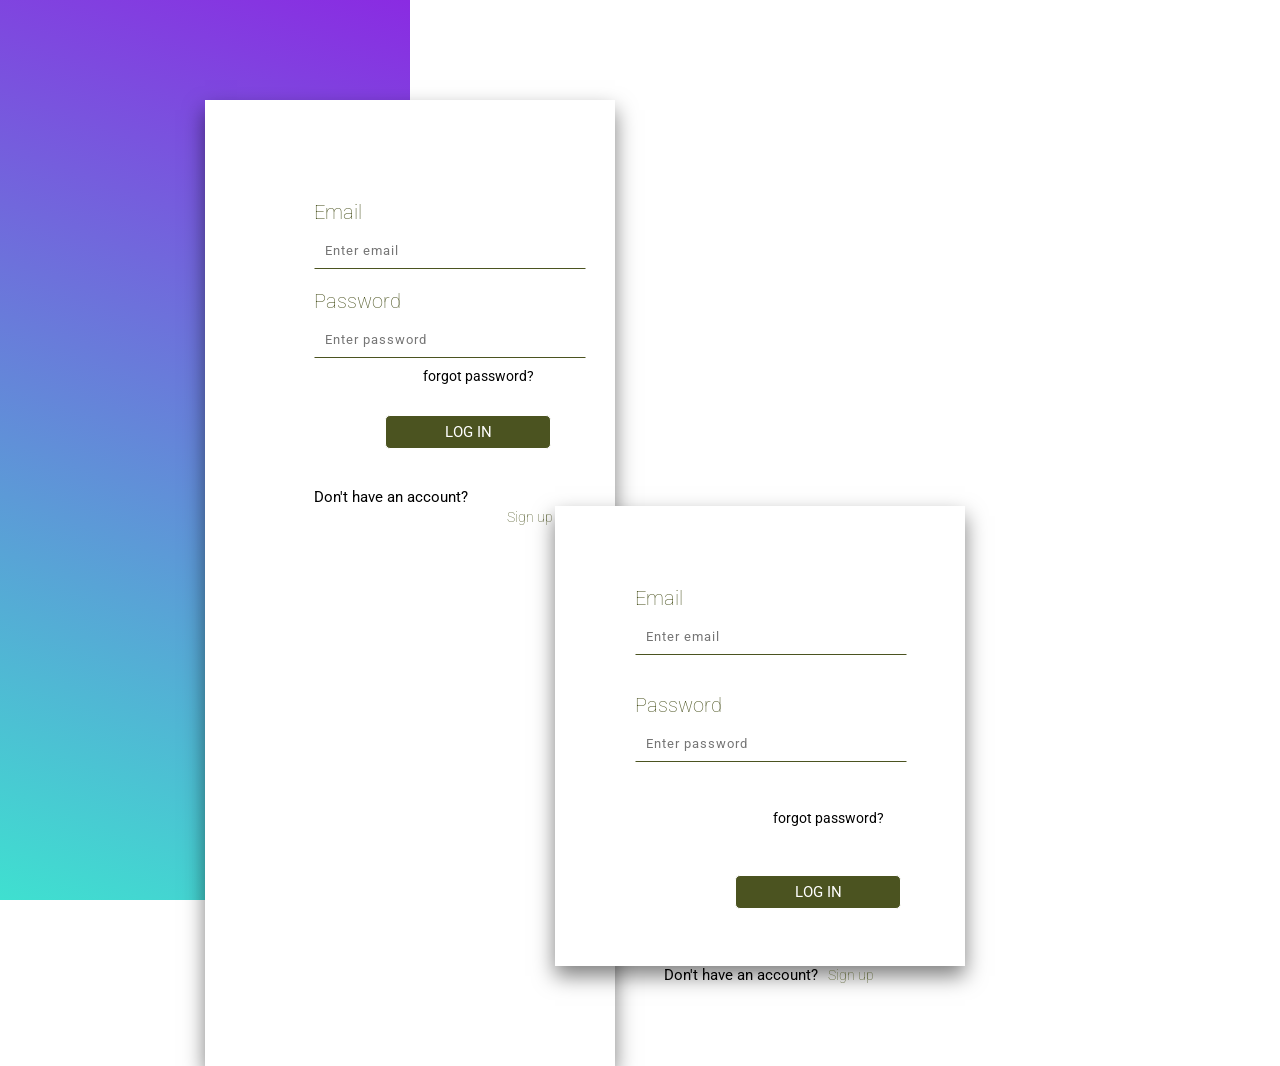
==== index.html @ 0bfcf576 "Merge pull request #5 from zonebyte/master Responsiveness" ====
<!DOCTYPE html>
<html lang="en">
<head>
  <meta charset="UTF-8">
  <meta name="viewport" content="width=device-width, initial-scale=1.0">
  <meta http-equiv="X-UA-Compatible" content="ie=edge">
  <link rel="stylesheet" href="teamsmokey.css" type="text/css">
  <link href="https://fonts.googleapis.com/css?family=Roboto&display=swap" rel="stylesheet">
  <title>Login page</title>
</head>
<body>
<div id="myform">
	  <form action="#">
		    <p><span>Email</span> <br>
		    <input class="email" type="email" name="email" placeholder="Enter email" required><br></p>
		    <p><span>Password</span> <br>
		    <input class="password" type="password" placeholder="Enter password" minlength="4" required><br></p>
		    <a href="#" class="forg">forgot password?</a><br>
		    <button class="btn">LOG IN</button><br>
		 	<p>Don't have an account?<a href="teamsmokeysignup.html" class="reg">Sign up</a></p>
	  </form>
  <div id="form1">
  <form action="#">
    <span>Email</span> <br>
    <input class="email" type="email" name="email" placeholder="Enter email" required><br> <br>
    <span>Password</span> <br>
    <input class="password" type="password" placeholder="Enter password" minlength="4" required><br> <br>
    <a href="#" class="forg">forgot password?</a><br> <br>
    <button class="btn">LOG IN</button><br> <br> 
 <p>Don't have an account?</p><a href="teamsmokeysignup.html" class="reg">Sign up</a>
  </form>
  </div>
</body>
</html>
---- teamsmokey.css ----
*{
margin:0;
padding:0;
  }
html {
  width: 100%;
    height: 100%;
    background-image: url("background.jpg");
    background-size: cover;
    background-repeat: no-repeat;
background-position:40% 40%;
}
/*body{
  display:inline-block;
  position:relative;
  background-image:linear-gradient(200deg, rgb(138,43,226),rgb(63,224,208));
  background-repeat: no-repeat;
  height:900px;
}*/
#myform {
margin-left:50%;
margin-top: 100px;
  padding:80px;
  background-color:white;
  width:250px;
  box-shadow: 0 10px 20px rgba(0,0,0,0.5);
  justify-content: center;
}
input[type="email"], input[type="password"] {
 border: 1px solid white;
 background-color: transparent;
 border-bottom: 1px solid rgb(75,83,32);
font-family:'Roboto', sans-serif;
 padding:10px;
 width: 250px;
letter-spacing: 1px;
}
span {
display: inline-block;
font-size:25px;
  font-family:'Roboto', sans-serif;
  color:rgb(75,83,32);
  font-weight: lighter;
margin-top:10px;
}
.reg {
  display:inline-block;
  position: relative;
  text-decoration: none;
  font-size: 14px;
  font-family:'Roboto', sans-serif;
  color:rgb(75,83,32);
  font-weight: lighter;
margin-left: 10px;
margin-top: 20px;
}
.forg{
  display:inline-block;
  position: relative;
  text-decoration: none;
  left:55%;
  margin-top:20px;
  font-family:'Roboto', sans-serif;
  font-size: 14px;
  color:black;
}

.forg:hover {
	color: rgb(165,115,213);
}
.btn {
   padding:7px;
  width:150px;
  background-color:rgb(75,83,32);
  border: 1px solid white;
  font-family:'Roboto', sans-serif;
  color:white;
  font-size: 15px;
  margin-left: 50px;
margin-top: 20px;
  border-radius: 5px;
outline: none;
  cursor: pointer;
}

.btn:hover {
	background-color: rgb(165,115,213);
}

@media only screen and (max-width: 600px){
	#myform {
		margin-left:auto;
		margin-right: auto;
		width: 250px;
		padding:40px;
		margin-top: 100px;
		/*margin-right: auto;*/
		/*margin-top: auto;
		margin-bottom: auto;*/
		/*text-align: center;*/
		/*left: 25%;*/
		/*bottom: auto;*/
	}
	input[type="email"], input[type="password"] {
 border: 1px solid white;
 background-color: transparent;
 border-bottom: 1px solid rgb(75,83,32);
 padding:5px;
 width: 250px;
}
span {
  font-size:20px;
  }
  .forg{
  font-size: 12px;
}

.btn {
	margin-left: 40px;
}
}
*{
  margin:0;
  padding:0;
  box-sizing: content-box;
}
html {
  height: 100%;
}
body{
  display:inline-block;
  position:relative;
  background-image:linear-gradient(200deg, rgb(138,43,226),rgb(63,224,208));
  background-repeat: no-repeat;
  height:900px;
}
#form1 {
  position: relative;
  display: block;
  padding:80px;
  margin:20px;
  background-color:white;
  width:250px;
  height:300px;
  box-shadow: 0 10px 20px rgba(0,0,0,0.5);
  justify-content: center;
  left:100%;
  top:10%;
}
.email {
  position:relative;
  display:inline-block;
  letter-spacing: 1px;
  padding:10px;
  bottom:20px;
  width:250px;
  font-family:'Roboto', sans-serif;
  border: 1px solid white;
  background-color: transparent;
  border-bottom: 1px solid rgb(75,83,32);
}
.password {
  position:relative;
  display:inline-block;
  letter-spacing: 1px;
  padding:10px;
  bottom: 20px;
  width:250px;
  font-family:'Roboto', sans-serif;
  border: 1px solid white;
  background-color: transparent;
  border-bottom: 1px solid rgb(75,83,32);
}
span {
  position:relative;
  display:block;
  font-size:20px;
  bottom:10px;
  font-family:'Roboto', sans-serif;
  color:rgb(75,83,32);
  font-weight: lighter;
}
.reg {
  display:inline-block;
  position: relative;
  text-decoration: none;
  font-size: 14px;
  font-family:'Roboto', sans-serif;
  color:rgb(75,83,32);
  font-weight: lighter;
  top:20px;
  left:29px;
}
.forg{
  display:inline-block;
  position: relative;
  text-decoration: none;
  left:55%;
  bottom:10px;
  font-family:'Roboto', sans-serif;
  font-size: 14px;
  color:black;
}
.btn {
  display: inline-block;
  position: relative;
  padding:7px;
  width:150px;
  background-color:rgb(75,83,32);
  border: 1px solid white;
  font-family:'Roboto', sans-serif;
  color:white;
  font-size: 15px;
  left:20%;
  border-radius: 5px;
}
p {
  display:inline-block;
  position: relative;
  font-size: 15px;
  font-family:'Roboto', sans-serif;
  top:20px;
  left:29px;
}
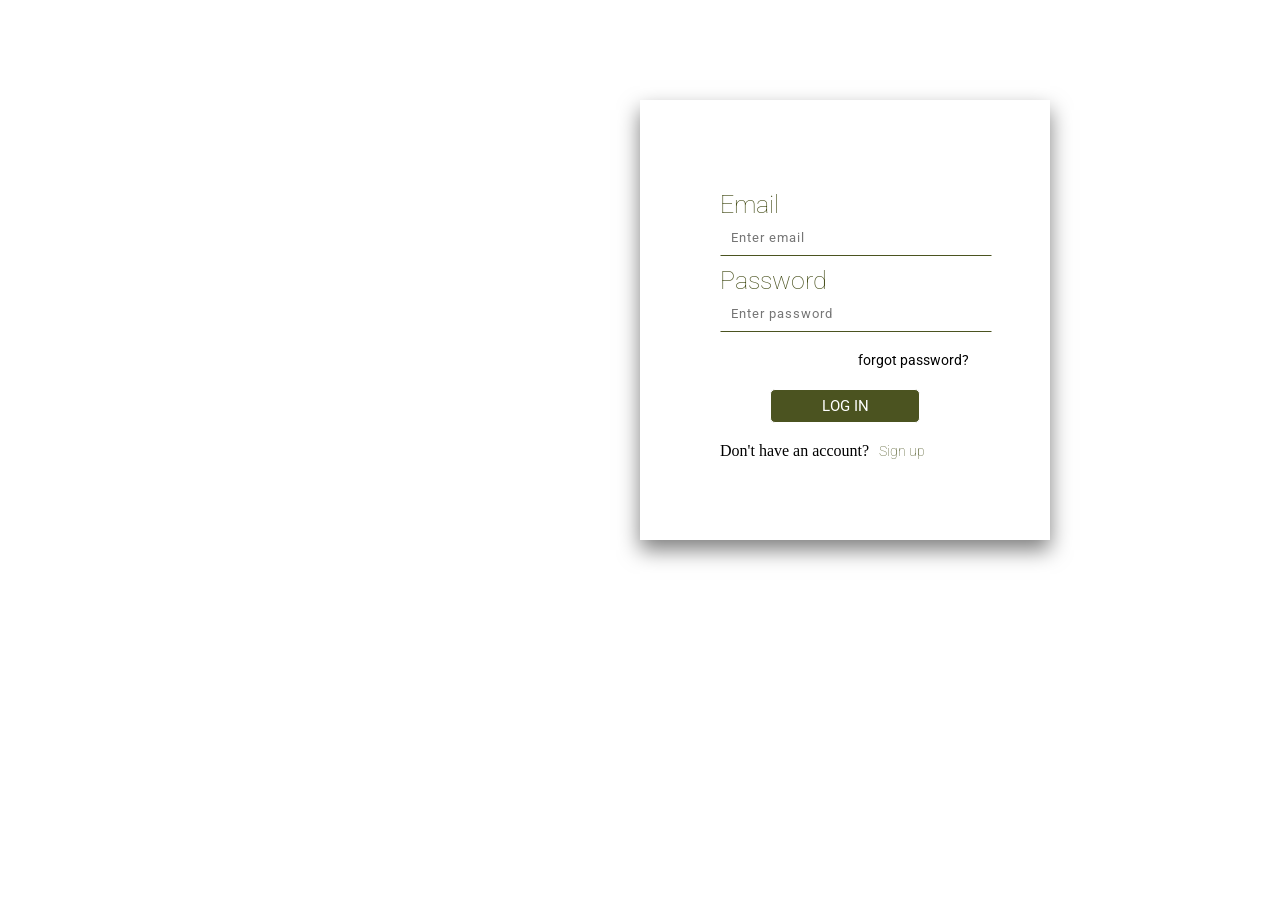
==== commit 3b10226d: "Merge pull request #6 from zonebyte/master Responsiveness and minor update" ====
--- a/index.html
+++ b/index.html
@@ -1,34 +1,25 @@
-<!DOCTYPE html>
-<html lang="en">
-<head>
-  <meta charset="UTF-8">
-  <meta name="viewport" content="width=device-width, initial-scale=1.0">
-  <meta http-equiv="X-UA-Compatible" content="ie=edge">
-  <link rel="stylesheet" href="teamsmokey.css" type="text/css">
-  <link href="https://fonts.googleapis.com/css?family=Roboto&display=swap" rel="stylesheet">
-  <title>Login page</title>
-</head>
-<body>
-<div id="myform">
-	  <form action="#">
-		    <p><span>Email</span> <br>
-		    <input class="email" type="email" name="email" placeholder="Enter email" required><br></p>
-		    <p><span>Password</span> <br>
-		    <input class="password" type="password" placeholder="Enter password" minlength="4" required><br></p>
-		    <a href="#" class="forg">forgot password?</a><br>
-		    <button class="btn">LOG IN</button><br>
-		 	<p>Don't have an account?<a href="teamsmokeysignup.html" class="reg">Sign up</a></p>
-	  </form>
-  <div id="form1">
-  <form action="#">
-    <span>Email</span> <br>
-    <input class="email" type="email" name="email" placeholder="Enter email" required><br> <br>
-    <span>Password</span> <br>
-    <input class="password" type="password" placeholder="Enter password" minlength="4" required><br> <br>
-    <a href="#" class="forg">forgot password?</a><br> <br>
-    <button class="btn">LOG IN</button><br> <br> 
- <p>Don't have an account?</p><a href="teamsmokeysignup.html" class="reg">Sign up</a>
-  </form>
-  </div>
-</body>
-</html>
+<!DOCTYPE html>
+<html lang="en">
+<head>
+  <meta charset="UTF-8">
+  <meta name="viewport" content="width=device-width, initial-scale=1.0">
+  <meta http-equiv="X-UA-Compatible" content="ie=edge">
+  <link rel="stylesheet" href="teamsmokey.css" type="text/css">
+  <link href="https://fonts.googleapis.com/css?family=Roboto&display=swap" rel="stylesheet">
+  <title>Login page</title>
+</head>
+<body>
+<div id="myform">
+	  <form action="#">
+		    <p><span>Email</span> <br>
+		    <input class="email" type="email" name="email" placeholder="Enter email" required><br></p>
+		    <p><span>Password</span> <br>
+		    <input class="password" type="password" placeholder="Enter password" minlength="4" required><br></p>
+		    <a href="#" class="forg">forgot password?</a><br>
+		    <button class="btn">LOG IN</button><br>
+		 	<p>Don't have an account?<a href="teamsmokeysignup.html" class="reg">Sign up</a></p>
+	  </form>
+  </div>
+
+</body>
+</html>
--- a/teamsmokey.css
+++ b/teamsmokey.css
@@ -1,225 +1,121 @@
-
-*{
-margin:0;
-padding:0;
-  }
-html {
-  width: 100%;
-    height: 100%;
-    background-image: url("background.jpg");
-    background-size: cover;
-    background-repeat: no-repeat;
-background-position:40% 40%;
-}
-/*body{
-  display:inline-block;
-  position:relative;
-  background-image:linear-gradient(200deg, rgb(138,43,226),rgb(63,224,208));
-  background-repeat: no-repeat;
-  height:900px;
-}*/
-#myform {
-margin-left:50%;
-margin-top: 100px;
-  padding:80px;
-  background-color:white;
-  width:250px;
-  box-shadow: 0 10px 20px rgba(0,0,0,0.5);
-  justify-content: center;
-}
-input[type="email"], input[type="password"] {
- border: 1px solid white;
- background-color: transparent;
- border-bottom: 1px solid rgb(75,83,32);
-font-family:'Roboto', sans-serif;
- padding:10px;
- width: 250px;
-letter-spacing: 1px;
-}
-span {
-display: inline-block;
-font-size:25px;
-  font-family:'Roboto', sans-serif;
-  color:rgb(75,83,32);
-  font-weight: lighter;
-margin-top:10px;
-}
-.reg {
-  display:inline-block;
-  position: relative;
-  text-decoration: none;
-  font-size: 14px;
-  font-family:'Roboto', sans-serif;
-  color:rgb(75,83,32);
-  font-weight: lighter;
-margin-left: 10px;
-margin-top: 20px;
-}
-.forg{
-  display:inline-block;
-  position: relative;
-  text-decoration: none;
-  left:55%;
-  margin-top:20px;
-  font-family:'Roboto', sans-serif;
-  font-size: 14px;
-  color:black;
-}
-
-.forg:hover {
-	color: rgb(165,115,213);
-}
-.btn {
-   padding:7px;
-  width:150px;
-  background-color:rgb(75,83,32);
-  border: 1px solid white;
-  font-family:'Roboto', sans-serif;
-  color:white;
-  font-size: 15px;
-  margin-left: 50px;
-margin-top: 20px;
-  border-radius: 5px;
-outline: none;
-  cursor: pointer;
-}
-
-.btn:hover {
-	background-color: rgb(165,115,213);
-}
-
-@media only screen and (max-width: 600px){
-	#myform {
-		margin-left:auto;
-		margin-right: auto;
-		width: 250px;
-		padding:40px;
-		margin-top: 100px;
-		/*margin-right: auto;*/
-		/*margin-top: auto;
-		margin-bottom: auto;*/
-		/*text-align: center;*/
-		/*left: 25%;*/
-		/*bottom: auto;*/
-	}
-	input[type="email"], input[type="password"] {
- border: 1px solid white;
- background-color: transparent;
- border-bottom: 1px solid rgb(75,83,32);
- padding:5px;
- width: 250px;
-}
-span {
-  font-size:20px;
-  }
-  .forg{
-  font-size: 12px;
-}
-
-.btn {
-	margin-left: 40px;
-}
-}
-*{
-  margin:0;
-  padding:0;
-  box-sizing: content-box;
-}
-html {
-  height: 100%;
-}
-body{
-  display:inline-block;
-  position:relative;
-  background-image:linear-gradient(200deg, rgb(138,43,226),rgb(63,224,208));
-  background-repeat: no-repeat;
-  height:900px;
-}
-#form1 {
-  position: relative;
-  display: block;
-  padding:80px;
-  margin:20px;
-  background-color:white;
-  width:250px;
-  height:300px;
-  box-shadow: 0 10px 20px rgba(0,0,0,0.5);
-  justify-content: center;
-  left:100%;
-  top:10%;
-}
-.email {
-  position:relative;
-  display:inline-block;
-  letter-spacing: 1px;
-  padding:10px;
-  bottom:20px;
-  width:250px;
-  font-family:'Roboto', sans-serif;
-  border: 1px solid white;
-  background-color: transparent;
-  border-bottom: 1px solid rgb(75,83,32);
-}
-.password {
-  position:relative;
-  display:inline-block;
-  letter-spacing: 1px;
-  padding:10px;
-  bottom: 20px;
-  width:250px;
-  font-family:'Roboto', sans-serif;
-  border: 1px solid white;
-  background-color: transparent;
-  border-bottom: 1px solid rgb(75,83,32);
-}
-span {
-  position:relative;
-  display:block;
-  font-size:20px;
-  bottom:10px;
-  font-family:'Roboto', sans-serif;
-  color:rgb(75,83,32);
-  font-weight: lighter;
-}
-.reg {
-  display:inline-block;
-  position: relative;
-  text-decoration: none;
-  font-size: 14px;
-  font-family:'Roboto', sans-serif;
-  color:rgb(75,83,32);
-  font-weight: lighter;
-  top:20px;
-  left:29px;
-}
-.forg{
-  display:inline-block;
-  position: relative;
-  text-decoration: none;
-  left:55%;
-  bottom:10px;
-  font-family:'Roboto', sans-serif;
-  font-size: 14px;
-  color:black;
-}
-.btn {
-  display: inline-block;
-  position: relative;
-  padding:7px;
-  width:150px;
-  background-color:rgb(75,83,32);
-  border: 1px solid white;
-  font-family:'Roboto', sans-serif;
-  color:white;
-  font-size: 15px;
-  left:20%;
-  border-radius: 5px;
-}
-p {
-  display:inline-block;
-  position: relative;
-  font-size: 15px;
-  font-family:'Roboto', sans-serif;
-  top:20px;
-  left:29px;
-}
+*{
+margin:0;
+padding:0;
+  }
+html {
+  width: 100%;
+    height: 100%;
+    background-image: url("background.jpg");
+    background-size: cover;
+    background-repeat: no-repeat;
+background-position:40% 40%;
+}
+/*body{
+  display:inline-block;
+  position:relative;
+  background-image:linear-gradient(200deg, rgb(138,43,226),rgb(63,224,208));
+  background-repeat: no-repeat;
+  height:900px;
+}*/
+#myform {
+margin-left:50%;
+margin-top: 100px;
+  padding:80px;
+  background-color:white;
+  width:250px;
+  box-shadow: 0 10px 20px rgba(0,0,0,0.5);
+  justify-content: center;
+}
+input[type="email"], input[type="password"] {
+ border: 1px solid white;
+ background-color: transparent;
+ border-bottom: 1px solid rgb(75,83,32);
+font-family:'Roboto', sans-serif;
+ padding:10px;
+ width: 250px;
+letter-spacing: 1px;
+}
+span {
+display: inline-block;
+font-size:25px;
+  font-family:'Roboto', sans-serif;
+  color:rgb(75,83,32);
+  font-weight: lighter;
+margin-top:10px;
+}
+.reg {
+  display:inline-block;
+  position: relative;
+  text-decoration: none;
+  font-size: 14px;
+  font-family:'Roboto', sans-serif;
+  color:rgb(75,83,32);
+  font-weight: lighter;
+margin-left: 10px;
+margin-top: 20px;
+}
+.forg{
+  display:inline-block;
+  position: relative;
+  text-decoration: none;
+  left:55%;
+  margin-top:20px;
+  font-family:'Roboto', sans-serif;
+  font-size: 14px;
+  color:black;
+}
+
+.forg:hover {
+	color: rgb(165,115,213);
+}
+.btn {
+   padding:7px;
+  width:150px;
+  background-color:rgb(75,83,32);
+  border: 1px solid white;
+  font-family:'Roboto', sans-serif;
+  color:white;
+  font-size: 15px;
+  margin-left: 50px;
+margin-top: 20px;
+  border-radius: 5px;
+outline: none;
+  cursor: pointer;
+}
+
+.btn:hover {
+	background-color: rgb(165,115,213);
+}
+
+@media only screen and (max-width: 600px){
+	#myform {
+		margin-left:auto;
+		margin-right: auto;
+		width: 250px;
+		padding:40px;
+		margin-top: 100px;
+		/*margin-right: auto;*/
+		/*margin-top: auto;
+		margin-bottom: auto;*/
+		/*text-align: center;*/
+		/*left: 25%;*/
+		/*bottom: auto;*/
+	}
+	input[type="email"], input[type="password"] {
+ border: 1px solid white;
+ background-color: transparent;
+ border-bottom: 1px solid rgb(75,83,32);
+ padding:5px;
+ width: 250px;
+}
+span {
+  font-size:20px;
+  }
+  .forg{
+  font-size: 12px;
+}
+
+.btn {
+	margin-left: 40px;
+}
+}
